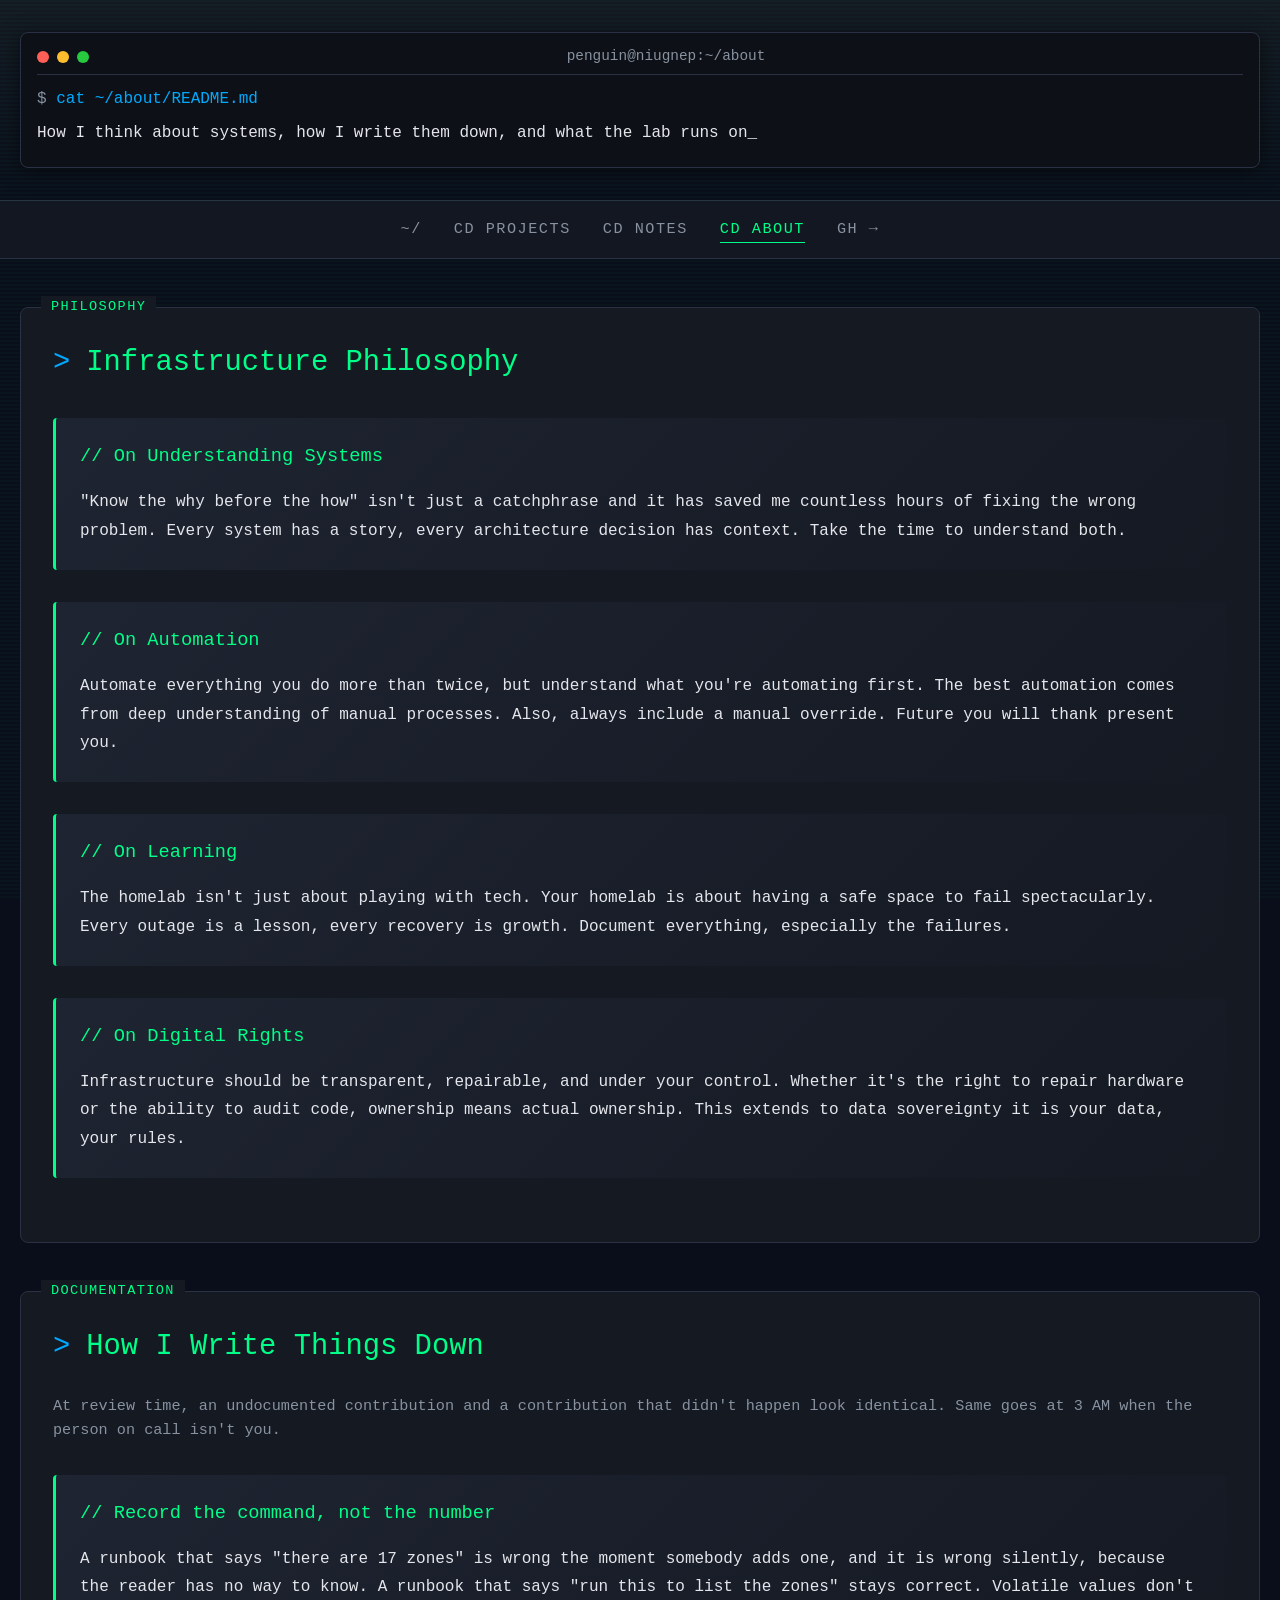
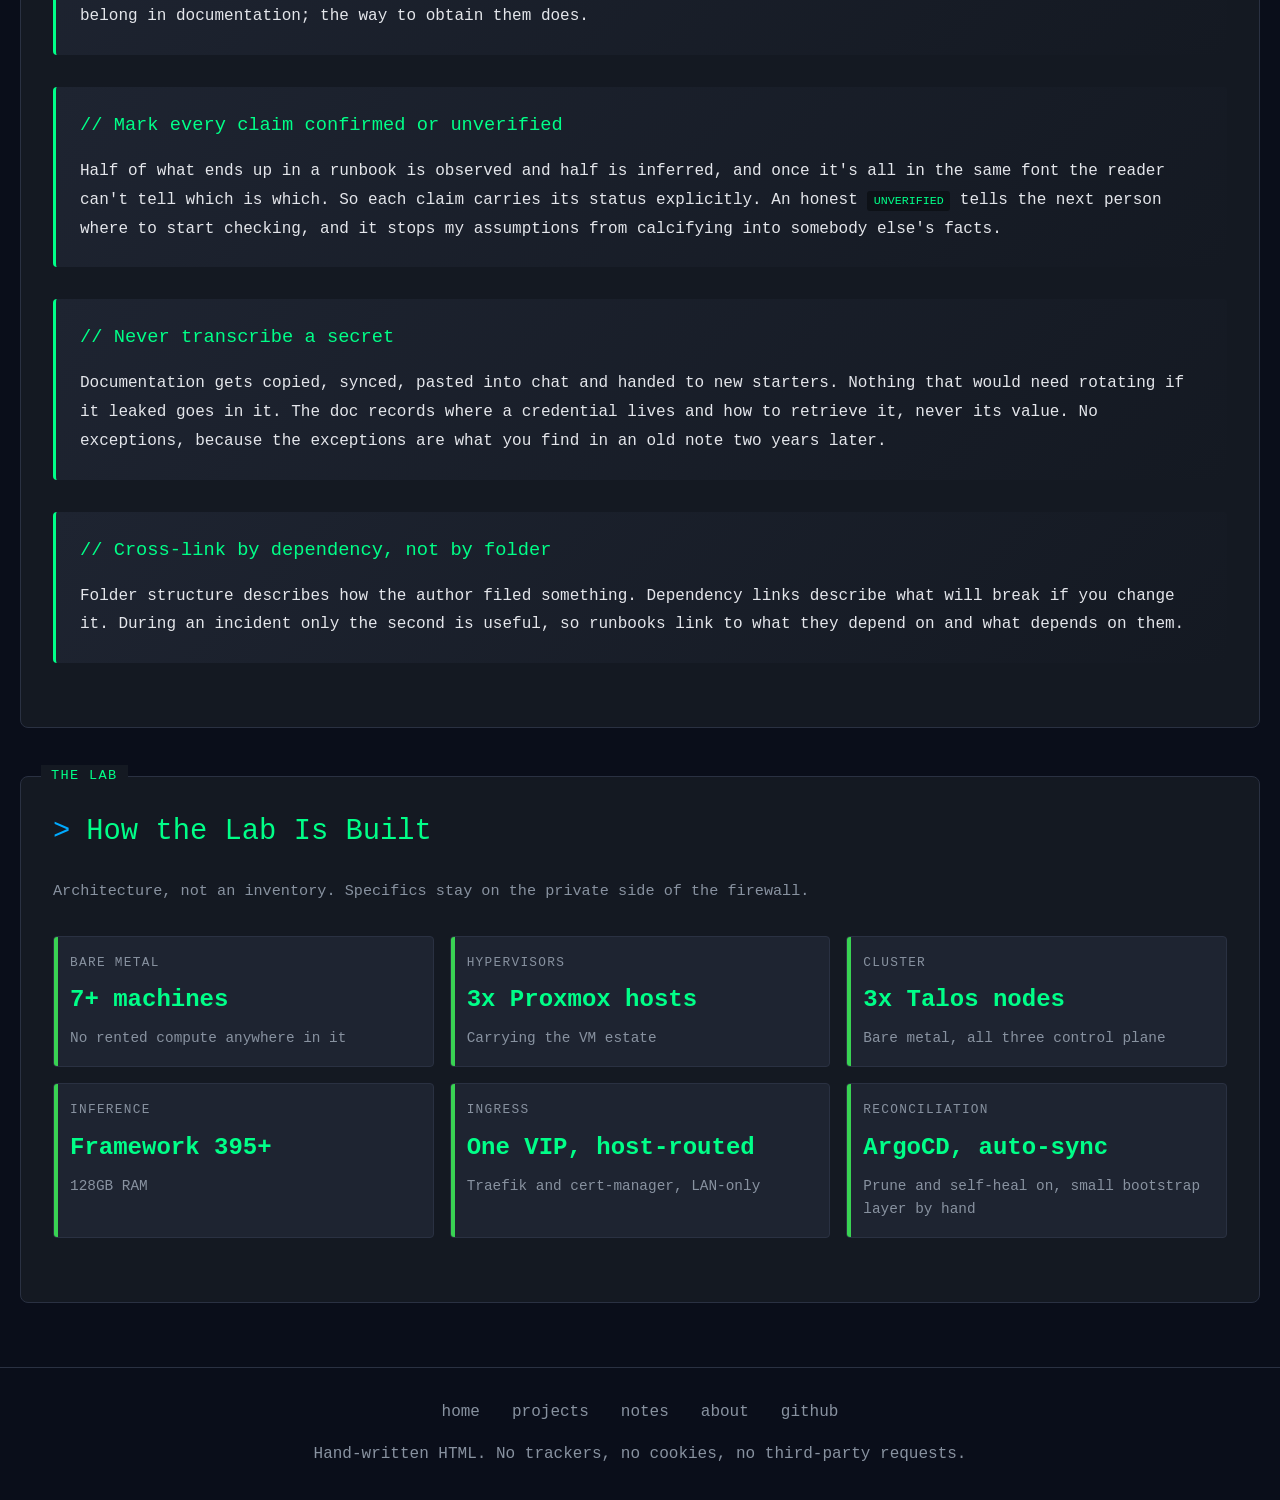
==== about.html @ 183f0e5f "always commit too early" ====
<!DOCTYPE html>
<html lang="en">
<head>
    <meta charset="UTF-8">
    <meta name="viewport" content="width=device-width, initial-scale=1.0">
    <meta name="robots" content="index, follow, noai, noimageai, max-snippet:-1, max-image-preview:large">
    <meta name="tdm-reservation" content="1">
    <title>About | niugnep.me</title>
    <meta name="description" content="Infrastructure philosophy, documentation conventions, and what the lab is actually built out of.">
    <meta property="og:type" content="website">
    <meta property="og:site_name" content="niugnep.me">
    <meta property="og:title" content="About | niugnep.me">
    <meta property="og:description" content="Infrastructure philosophy, documentation conventions, and what the lab is actually built out of.">
    <meta property="og:url" content="https://niugnep.me/about.html">
    <meta name="twitter:card" content="summary">
    <link rel="icon" href="data:image/svg+xml,%3Csvg%20xmlns='http://www.w3.org/2000/svg'%20viewBox='0%200%2032%2032'%3E%3Crect%20width='32'%20height='32'%20rx='6'%20fill='%230a0e1a'/%3E%3Ctext%20x='16'%20y='23'%20font-family='monospace'%20font-size='18'%20fill='%2300ff88'%20text-anchor='middle'%3E%3E_%3C/text%3E%3C/svg%3E">
    <link rel="stylesheet" href="/style.css">
</head>
<body>
    <div class="matrix-bg"></div>

    <header>
        <div class="container">
            <div class="terminal-header compact">
                <div class="terminal-bar">
                    <div class="terminal-dots">
                        <span class="dot red"></span>
                        <span class="dot yellow"></span>
                        <span class="dot green"></span>
                    </div>
                    <div class="terminal-title">penguin@niugnep:~/about</div>
                </div>
                <div class="terminal-content">
                    <div>
                        <span class="prompt">$</span>
                        <span class="command"> cat ~/about/README.md</span>
                    </div>
                    <div class="output">How I think about systems, how I write them down, and what the lab runs on<span class="blink">_</span></div>
                </div>
            </div>
        </div>
    </header>

    <nav>
        <div class="container">
            <ul>
                <li><a href="/">~/</a></li>
                <li><a href="/projects.html">cd projects</a></li>
                <li><a href="/notes.html">cd notes</a></li>
                <li><a href="/about.html" aria-current="page">cd about</a></li>
                <li><a href="https://github.com/niugnepenguin" target="_blank" rel="noopener">gh →</a></li>
            </ul>
        </div>
    </nav>

    <div class="container">
        <section id="philosophy" class="content-section" data-section="Philosophy">
            <h2>Infrastructure Philosophy</h2>

            <div class="philosophy-block">
                <h3>// On Understanding Systems</h3>
                <p>"Know the why before the how" isn't just a catchphrase and it has saved me countless hours of fixing the wrong problem. Every system has a story, every architecture decision has context. Take the time to understand both.</p>
            </div>

            <div class="philosophy-block">
                <h3>// On Automation</h3>
                <p>Automate everything you do more than twice, but understand what you're automating first. The best automation comes from deep understanding of manual processes. Also, always include a manual override. Future you will thank present you.</p>
            </div>

            <div class="philosophy-block">
                <h3>// On Learning</h3>
                <p>The homelab isn't just about playing with tech. Your homelab is about having a safe space to fail spectacularly. Every outage is a lesson, every recovery is growth. Document everything, especially the failures.</p>
            </div>

            <div class="philosophy-block">
                <h3>// On Digital Rights</h3>
                <p>Infrastructure should be transparent, repairable, and under your control. Whether it's the right to repair hardware or the ability to audit code, ownership means actual ownership. This extends to data sovereignty it is your data, your rules.</p>
            </div>
        </section>

        <section id="documentation" class="content-section" data-section="Documentation">
            <h2>How I Write Things Down</h2>
            <p class="section-intro">At review time, an undocumented contribution and a contribution that didn't happen look identical. Same goes at 3 AM when the person on call isn't you.</p>

            <div class="philosophy-block">
                <h3>// Record the command, not the number</h3>
                <p>A runbook that says "there are 17 zones" is wrong the moment somebody adds one, and it is wrong silently, because the reader has no way to know. A runbook that says "run this to list the zones" stays correct. Volatile values don't belong in documentation; the way to obtain them does.</p>
            </div>

            <div class="philosophy-block">
                <h3>// Mark every claim confirmed or unverified</h3>
                <p>Half of what ends up in a runbook is observed and half is inferred, and once it's all in the same font the reader can't tell which is which. So each claim carries its status explicitly. An honest <code>UNVERIFIED</code> tells the next person where to start checking, and it stops my assumptions from calcifying into somebody else's facts.</p>
            </div>

            <div class="philosophy-block">
                <h3>// Never transcribe a secret</h3>
                <p>Documentation gets copied, synced, pasted into chat and handed to new starters. Nothing that would need rotating if it leaked goes in it. The doc records where a credential lives and how to retrieve it, never its value. No exceptions, because the exceptions are what you find in an old note two years later.</p>
            </div>

            <div class="philosophy-block">
                <h3>// Cross-link by dependency, not by folder</h3>
                <p>Folder structure describes how the author filed something. Dependency links describe what will break if you change it. During an incident only the second is useful, so runbooks link to what they depend on and what depends on them.</p>
            </div>
        </section>

        <section id="uses" class="content-section" data-section="The Lab">
            <h2>How the Lab Is Built</h2>
            <p class="section-intro">Architecture, not an inventory. Specifics stay on the private side of the firewall.</p>

            <div class="status-grid">
                <div class="status-card">
                    <div class="status-label">Bare Metal</div>
                    <div class="status-value">7+ machines</div>
                    <div class="status-detail">No rented compute anywhere in it</div>
                </div>

                <div class="status-card">
                    <div class="status-label">Hypervisors</div>
                    <div class="status-value">3x Proxmox hosts</div>
                    <div class="status-detail">Carrying the VM estate</div>
                </div>

                <div class="status-card">
                    <div class="status-label">Cluster</div>
                    <div class="status-value">3x Talos nodes</div>
                    <div class="status-detail">Bare metal, all three control plane</div>
                </div>

                <div class="status-card">
                    <div class="status-label">Inference</div>
                    <div class="status-value">Framework 395+</div>
                    <div class="status-detail">128GB RAM</div>
                </div>

                <div class="status-card">
                    <div class="status-label">Ingress</div>
                    <div class="status-value">One VIP, host-routed</div>
                    <div class="status-detail">Traefik and cert-manager, LAN-only</div>
                </div>

                <div class="status-card">
                    <div class="status-label">Reconciliation</div>
                    <div class="status-value">ArgoCD, auto-sync</div>
                    <div class="status-detail">Prune and self-heal on, small bootstrap layer by hand</div>
                </div>
            </div>
        </section>

    </div>

    <footer>
        <div class="container">
            <div class="footer-links">
                <a href="/">home</a>
                <a href="/projects.html">projects</a>
                <a href="/notes.html">notes</a>
                <a href="/about.html">about</a>
                <a href="https://github.com/niugnepenguin" target="_blank" rel="noopener">github</a>
            </div>
            <div>Hand-written HTML. No trackers, no cookies, no third-party requests.</div>
        </div>
    </footer>
</body>
</html>
---- style.css ----
:root {
    --bg-dark: #0a0e1a;
    --bg-medium: #141922;
    --bg-light: #1e2431;
    --accent-primary: #00ff88;
    --accent-secondary: #00aaff;
    --accent-warm: #ff6b35;
    --text-primary: #e4e6eb;
    --text-secondary: #8892a0;
    --border-color: #2a3142;
    --code-bg: #0d1117;
    --success: #39d353;
    --warning: #ffa500;
}

* {
    margin: 0;
    padding: 0;
    box-sizing: border-box;
}

body {
    font-family: 'Courier New', 'SF Mono', 'Monaco', monospace;
    background: var(--bg-dark);
    color: var(--text-primary);
    line-height: 1.6;
    overflow-x: hidden;
}

/* Matrix-style background animation */
.matrix-bg {
    position: fixed;
    top: 0;
    left: 0;
    width: 100%;
    height: 100%;
    pointer-events: none;
    opacity: 0.03;
    z-index: 0;
    background-image: 
        repeating-linear-gradient(
            0deg,
            transparent,
            transparent 2px,
            var(--accent-primary) 2px,
            var(--accent-primary) 4px
        );
    animation: matrix-scroll 20s linear infinite;
}

@keyframes matrix-scroll {
    0% { transform: translateY(0); }
    100% { transform: translateY(100px); }
}

.container {
    max-width: 1400px;
    margin: 0 auto;
    padding: 0 20px;
    position: relative;
    z-index: 1;
}

/* Terminal-style header */
header {
    padding: 2rem 0;
    border-bottom: 1px solid var(--border-color);
    background: linear-gradient(180deg, var(--bg-medium) 0%, var(--bg-dark) 100%);
}

.terminal-header {
    background: var(--code-bg);
    border: 1px solid var(--border-color);
    border-radius: 8px;
    padding: 1rem;
    font-family: 'Courier New', monospace;
    box-shadow: 0 4px 20px rgba(0, 0, 0, 0.5);
}

.terminal-bar {
    display: flex;
    align-items: center;
    margin-bottom: 1rem;
    padding-bottom: 0.5rem;
    border-bottom: 1px solid var(--border-color);
}

.terminal-dots {
    display: flex;
    gap: 8px;
}

.dot {
    width: 12px;
    height: 12px;
    border-radius: 50%;
}

.dot.red { background: #ff5f56; }
.dot.yellow { background: #ffbd2e; }
.dot.green { background: #27c93f; }

.terminal-title {
    flex: 1;
    text-align: center;
    color: var(--text-secondary);
    font-size: 0.9rem;
}

.terminal-content {
    color: var(--accent-primary);
}

.prompt {
    color: var(--text-secondary);
}

.command {
    color: var(--accent-secondary);
}

.output {
    color: var(--text-primary);
    margin: 0.5rem 0;
}

.ascii-art {
    color: var(--accent-primary);
    font-size: 0.8rem;
    line-height: 1.2;
    margin: 1rem 0;
    white-space: pre;
}

/* Navigation */
nav {
    background: var(--bg-medium);
    padding: 1rem 0;
    position: sticky;
    top: 0;
    z-index: 100;
    border-bottom: 1px solid var(--border-color);
    backdrop-filter: blur(10px);
    background: rgba(20, 25, 34, 0.95);
}

nav ul {
    display: flex;
    list-style: none;
    gap: 2rem;
    justify-content: center;
    flex-wrap: wrap;
}

nav a {
    color: var(--text-secondary);
    text-decoration: none;
    transition: color 0.3s;
    position: relative;
    font-size: 0.95rem;
    text-transform: uppercase;
    letter-spacing: 0.1em;
}

nav a:hover {
    color: var(--accent-primary);
}

nav a::after {
    content: '';
    position: absolute;
    bottom: -5px;
    left: 0;
    width: 0;
    height: 1px;
    background: var(--accent-primary);
    transition: width 0.3s;
}

nav a:hover::after {
    width: 100%;
}

/* Main content sections */
.content-section {
    margin: 3rem 0;
    padding: 2rem;
    background: var(--bg-medium);
    border: 1px solid var(--border-color);
    border-radius: 8px;
    position: relative;
}

.content-section::before {
    content: attr(data-section);
    position: absolute;
    top: -12px;
    left: 20px;
    background: var(--bg-medium);
    padding: 0 10px;
    color: var(--accent-primary);
    font-size: 0.85rem;
    text-transform: uppercase;
    letter-spacing: 0.1em;
}

h2 {
    color: var(--accent-primary);
    font-size: 1.8rem;
    margin-bottom: 1.5rem;
    font-weight: normal;
    display: flex;
    align-items: center;
    gap: 1rem;
}

h2::before {
    content: '>';
    color: var(--accent-secondary);
}

/* Status Dashboard */
.status-grid {
    display: grid;
    grid-template-columns: repeat(auto-fit, minmax(min(300px, 100%), 1fr));
    gap: 1rem;
    margin: 2rem 0;
}

.status-card {
    background: var(--bg-light);
    border: 1px solid var(--border-color);
    border-radius: 4px;
    padding: 1rem;
    position: relative;
    overflow: hidden;
}

.status-card::before {
    content: '';
    position: absolute;
    top: 0;
    left: 0;
    width: 4px;
    height: 100%;
    background: var(--success);
}

.status-card.learning::before {
    background: var(--warning);
}

.status-card.planned::before {
    background: var(--accent-secondary);
}

.status-label {
    font-size: 0.8rem;
    color: var(--text-secondary);
    text-transform: uppercase;
    letter-spacing: 0.1em;
}

.status-value {
    font-size: 1.5rem;
    color: var(--accent-primary);
    margin: 0.5rem 0;
    font-weight: bold;
    overflow-wrap: break-word;
}

.status-detail {
    font-size: 0.9rem;
    color: var(--text-secondary);
}

/* Project logs */
.project-log {
    background: var(--code-bg);
    border: 1px solid var(--border-color);
    border-radius: 4px;
    padding: 1.5rem;
    margin-bottom: 1.5rem;
    position: relative;
}

.project-header {
    display: flex;
    justify-content: space-between;
    align-items: flex-start;
    margin-bottom: 1rem;
}

.project-title {
    color: var(--accent-secondary);
    font-size: 1.3rem;
    font-weight: normal;
}

.project-meta {
    display: flex;
    gap: 1rem;
    flex-wrap: wrap;
}

.meta-tag {
    background: var(--bg-light);
    border: 1px solid var(--border-color);
    padding: 0.25rem 0.75rem;
    border-radius: 4px;
    font-size: 0.8rem;
    color: var(--text-secondary);
}

.meta-tag.active {
    border-color: var(--success);
    color: var(--success);
}

.meta-tag.wip {
    border-color: var(--warning);
    color: var(--warning);
}

.project-description {
    color: var(--text-primary);
    margin-bottom: 1rem;
    line-height: 1.8;
}

.project-details {
    display: grid;
    grid-template-columns: repeat(auto-fit, minmax(min(250px, 100%), 1fr));
    gap: 1rem;
    margin-top: 1rem;
    padding-top: 1rem;
    border-top: 1px solid var(--border-color);
}

.detail-block {
    background: var(--bg-medium);
    padding: 0.75rem;
    border-radius: 4px;
}

.detail-label {
    color: var(--text-secondary);
    font-size: 0.8rem;
    text-transform: uppercase;
    margin-bottom: 0.25rem;
}

.detail-value {
    color: var(--accent-primary);
}

/* Tech stack visualization */
.tech-stack {
    display: flex;
    flex-wrap: wrap;
    gap: 0.5rem;
    margin: 1rem 0;
}

.tech-badge {
    background: transparent;
    border: 1px solid var(--accent-primary);
    color: var(--accent-primary);
    padding: 0.25rem 0.75rem;
    border-radius: 4px;
    font-size: 0.85rem;
    transition: all 0.3s;
}

.tech-badge:hover {
    background: var(--accent-primary);
    color: var(--bg-dark);
    transform: translateY(-2px);
}

/* About/Philosophy section */
.philosophy-block {
    background: linear-gradient(135deg, var(--bg-light), var(--bg-medium));
    border-left: 3px solid var(--accent-primary);
    padding: 1.5rem;
    margin: 2rem 0;
    border-radius: 4px;
}

.philosophy-block h3 {
    color: var(--accent-primary);
    margin-bottom: 1rem;
    font-weight: normal;
}

.philosophy-block p {
    color: var(--text-primary);
    line-height: 1.8;
}

/* Contact section */
.contact-grid {
    display: grid;
    grid-template-columns: repeat(auto-fit, minmax(min(300px, 100%), 1fr));
    gap: 1.5rem;
    margin-top: 2rem;
}

.contact-method {
    background: var(--bg-light);
    border: 1px solid var(--border-color);
    padding: 1.5rem;
    border-radius: 4px;
    transition: border-color 0.3s;
}

.contact-method:hover {
    border-color: var(--accent-primary);
}

.contact-label {
    color: var(--text-secondary);
    font-size: 0.9rem;
    margin-bottom: 0.5rem;
}

.contact-value {
    color: var(--accent-secondary);
    font-size: 1.1rem;
    word-break: break-all;
}

.contact-value a {
    color: inherit;
    text-decoration: none;
}

.contact-value a:hover {
    color: var(--accent-primary);
}

/* Lab notes / Blog style entries */
.lab-note {
    background: var(--bg-light);
    border: 1px solid var(--border-color);
    padding: 1.5rem;
    margin-bottom: 1.5rem;
    border-radius: 4px;
}

.note-date {
    color: var(--text-secondary);
    font-size: 0.85rem;
    margin-bottom: 0.5rem;
}

.note-title {
    color: var(--accent-secondary);
    font-size: 1.2rem;
    margin-bottom: 1rem;
}

.note-content {
    color: var(--text-primary);
    line-height: 1.8;
}

/* Footer */
footer {
    margin-top: 4rem;
    padding: 2rem 0;
    border-top: 1px solid var(--border-color);
    text-align: center;
    color: var(--text-secondary);
}

.footer-links {
    display: flex;
    justify-content: center;
    gap: 2rem;
    margin-bottom: 1rem;
}

.footer-links a {
    color: var(--text-secondary);
    text-decoration: none;
    transition: color 0.3s;
}

.footer-links a:hover {
    color: var(--accent-primary);
}

/* Responsive */
@media (max-width: 768px) {
    .container {
        padding: 0 15px;
    }

    nav ul {
        gap: 1rem;
    }

    .content-section {
        padding: 1.5rem 1rem;
    }

    .ascii-art {
        font-size: 0.6rem;
    }
}

/* Utility classes */
.blink {
    animation: blink 1s infinite;
}

@keyframes blink {
    0%, 50% { opacity: 1; }
    51%, 100% { opacity: 0; }
}

code {
    background: var(--code-bg);
    color: var(--accent-primary);
    padding: 0.2rem 0.4rem;
    border-radius: 3px;
    font-size: 0.9em;
}

/* ==========================================================================
   Multi-page additions
   ========================================================================== */

/* Current page marker in nav */
nav a[aria-current="page"] {
    color: var(--accent-primary);
}

nav a[aria-current="page"]::after {
    width: 100%;
}

/* Compact terminal header for interior pages */
.terminal-header.compact {
    padding: 0.75rem 1rem;
}

.terminal-header.compact .terminal-bar {
    margin-bottom: 0.75rem;
    padding-bottom: 0.4rem;
}

/* Selected work — landing page highlights */
.highlight-grid {
    display: grid;
    grid-template-columns: repeat(auto-fit, minmax(min(300px, 100%), 1fr));
    gap: 1rem;
    margin: 2rem 0;
}

.highlight-card {
    display: block;
    background: var(--bg-light);
    border: 1px solid var(--border-color);
    border-radius: 4px;
    padding: 1.25rem;
    position: relative;
    overflow: hidden;
    text-decoration: none;
    color: inherit;
    transition: border-color 0.3s, transform 0.3s;
}

.highlight-card::before {
    content: '';
    position: absolute;
    top: 0;
    left: 0;
    width: 4px;
    height: 100%;
    background: var(--accent-secondary);
}

.highlight-card:hover {
    border-color: var(--accent-primary);
    transform: translateY(-2px);
}

.highlight-title {
    color: var(--accent-primary);
    font-size: 1.05rem;
    font-weight: normal;
    margin-bottom: 0.5rem;
}

.highlight-card p {
    color: var(--text-secondary);
    font-size: 0.9rem;
    line-height: 1.7;
    margin-bottom: 0.75rem;
}

.section-more {
    margin-top: 1.5rem;
    font-size: 0.9rem;
}

.section-more a {
    color: var(--accent-secondary);
    text-decoration: none;
    transition: color 0.3s;
}

.section-more a:hover {
    color: var(--accent-primary);
}

/* Tag filter — projects archive */
.tag-filter {
    display: flex;
    flex-wrap: wrap;
    align-items: center;
    gap: 0.5rem;
    margin: 0 0 2rem;
}

.tag-filter-label {
    color: var(--text-secondary);
    font-size: 0.85rem;
    margin-right: 0.25rem;
}

.tag-filter button {
    font-family: inherit;
    cursor: pointer;
    background: transparent;
    border: 1px solid var(--accent-primary);
    color: var(--accent-primary);
    padding: 0.25rem 0.75rem;
    border-radius: 4px;
    font-size: 0.85rem;
    transition: all 0.3s;
}

.tag-filter button:hover {
    background: var(--accent-primary);
    color: var(--bg-dark);
    transform: translateY(-2px);
}

.tag-filter button[aria-pressed="true"] {
    background: var(--accent-primary);
    color: var(--bg-dark);
}

.meta-tag.retired {
    border-color: var(--accent-warm);
    color: var(--accent-warm);
}

/* Sticky nav must not cover anchor targets on deep-link */
.content-section,
.project-log,
.lab-note {
    scroll-margin-top: 90px;
}

/* Filter hiding must win over any future display rule */
[hidden] {
    display: none !important;
}

/* Deep-dive expanders */
.project-deep {
    margin-top: 1.25rem;
    border-top: 1px solid var(--border-color);
    padding-top: 1rem;
}

.project-deep > summary {
    cursor: pointer;
    list-style: none;
    color: var(--accent-secondary);
    font-size: 0.9rem;
    transition: color 0.3s;
}

.project-deep > summary::-webkit-details-marker {
    display: none;
}

.project-deep > summary::before {
    content: '>';
    color: var(--accent-primary);
    margin-right: 0.6rem;
    display: inline-block;
    transition: transform 0.3s;
}

.project-deep[open] > summary::before {
    transform: rotate(90deg);
}

.project-deep > summary:hover {
    color: var(--accent-primary);
}

.deep-body {
    background: var(--code-bg);
    border: 1px solid var(--border-color);
    border-radius: 4px;
    padding: 1rem 1.25rem;
    margin-top: 1rem;
}

.deep-body p {
    color: var(--text-secondary);
    line-height: 1.8;
    margin-bottom: 0.85rem;
}

.deep-body p:last-child {
    margin-bottom: 0;
}

.deep-body strong {
    color: var(--text-primary);
    font-weight: normal;
}

.deep-body ul {
    margin: 0 0 0.85rem 1.25rem;
    color: var(--text-secondary);
    line-height: 1.8;
}

.deep-body li {
    margin-bottom: 0.4rem;
}

.deep-body li:last-child {
    margin-bottom: 0;
}

/* Intro line under a section heading */
.section-intro {
    color: var(--text-secondary);
    font-size: 0.95rem;
    margin-bottom: 2rem;
}

/* Respect reduced-motion preferences */
@media (prefers-reduced-motion: reduce) {
    .matrix-bg,
    .blink {
        animation: none;
    }

    *,
    *::before,
    *::after {
        transition-duration: 0.01ms !important;
    }
}
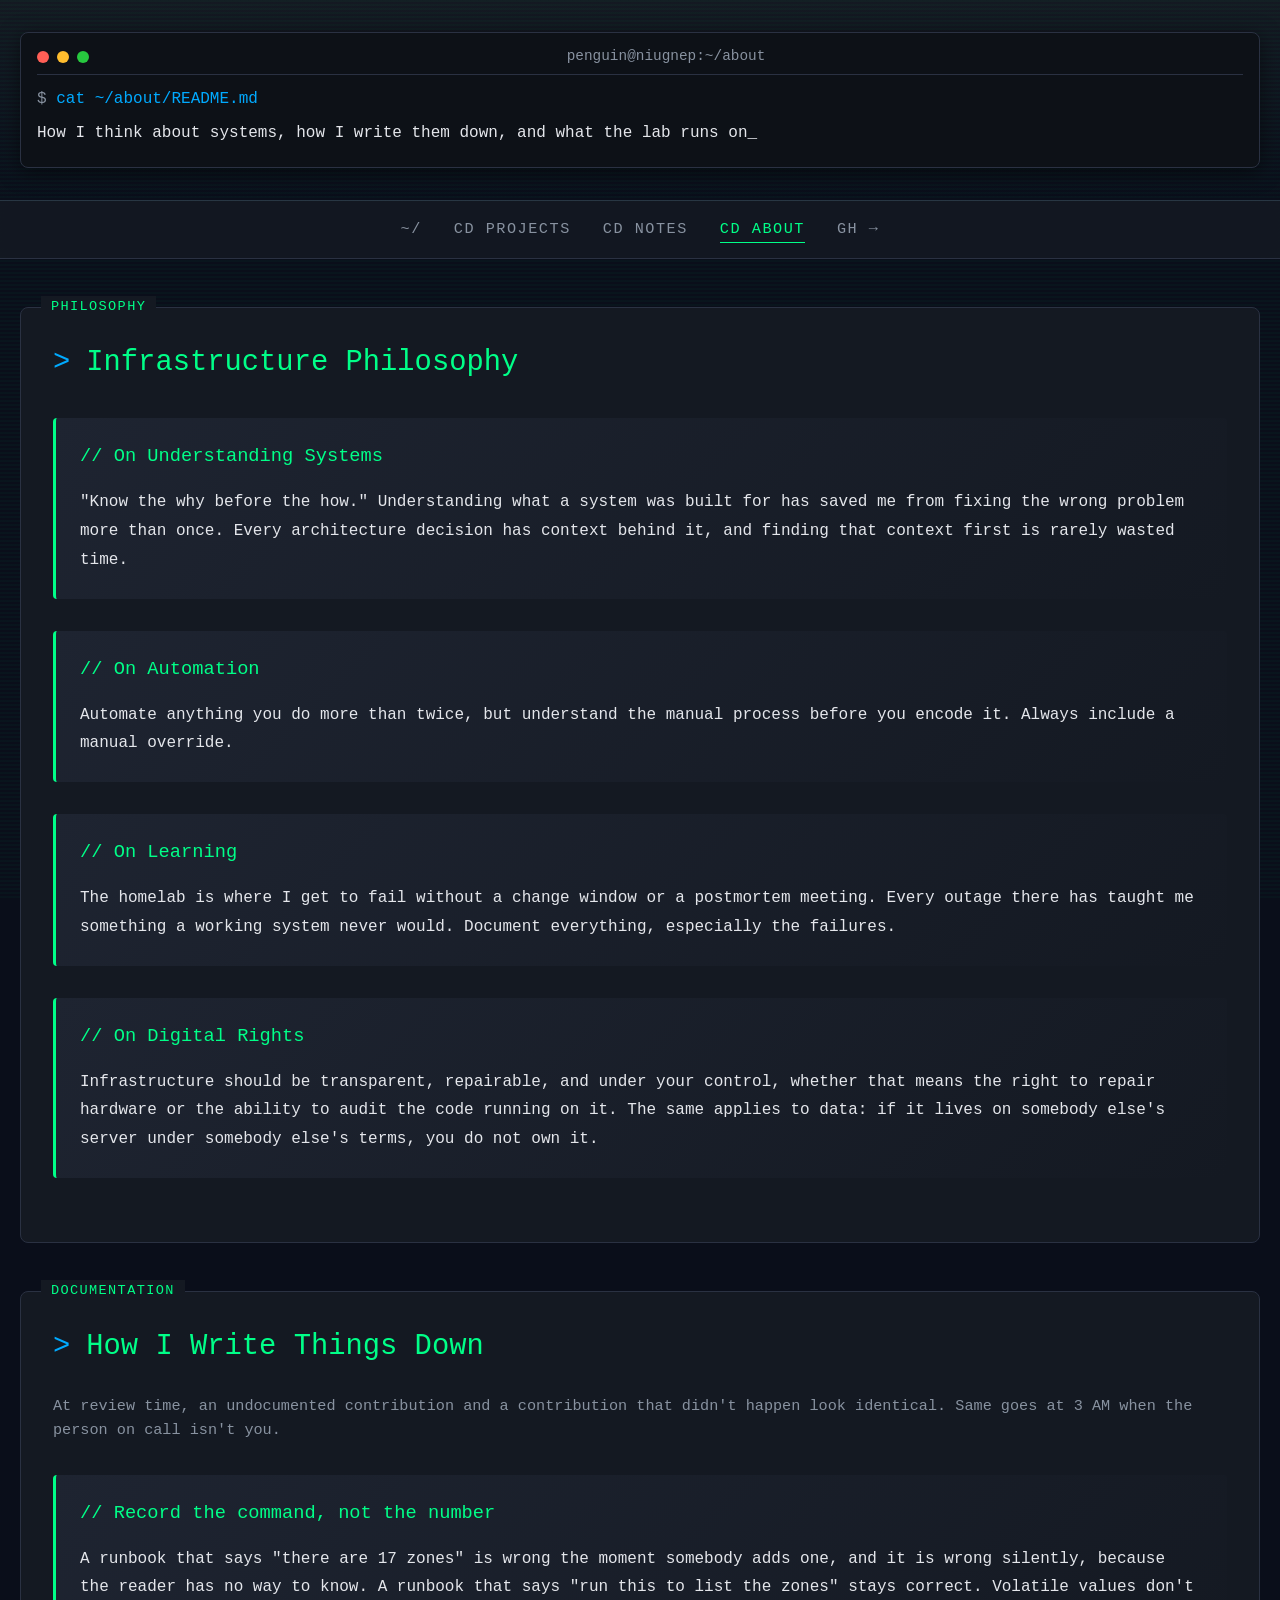
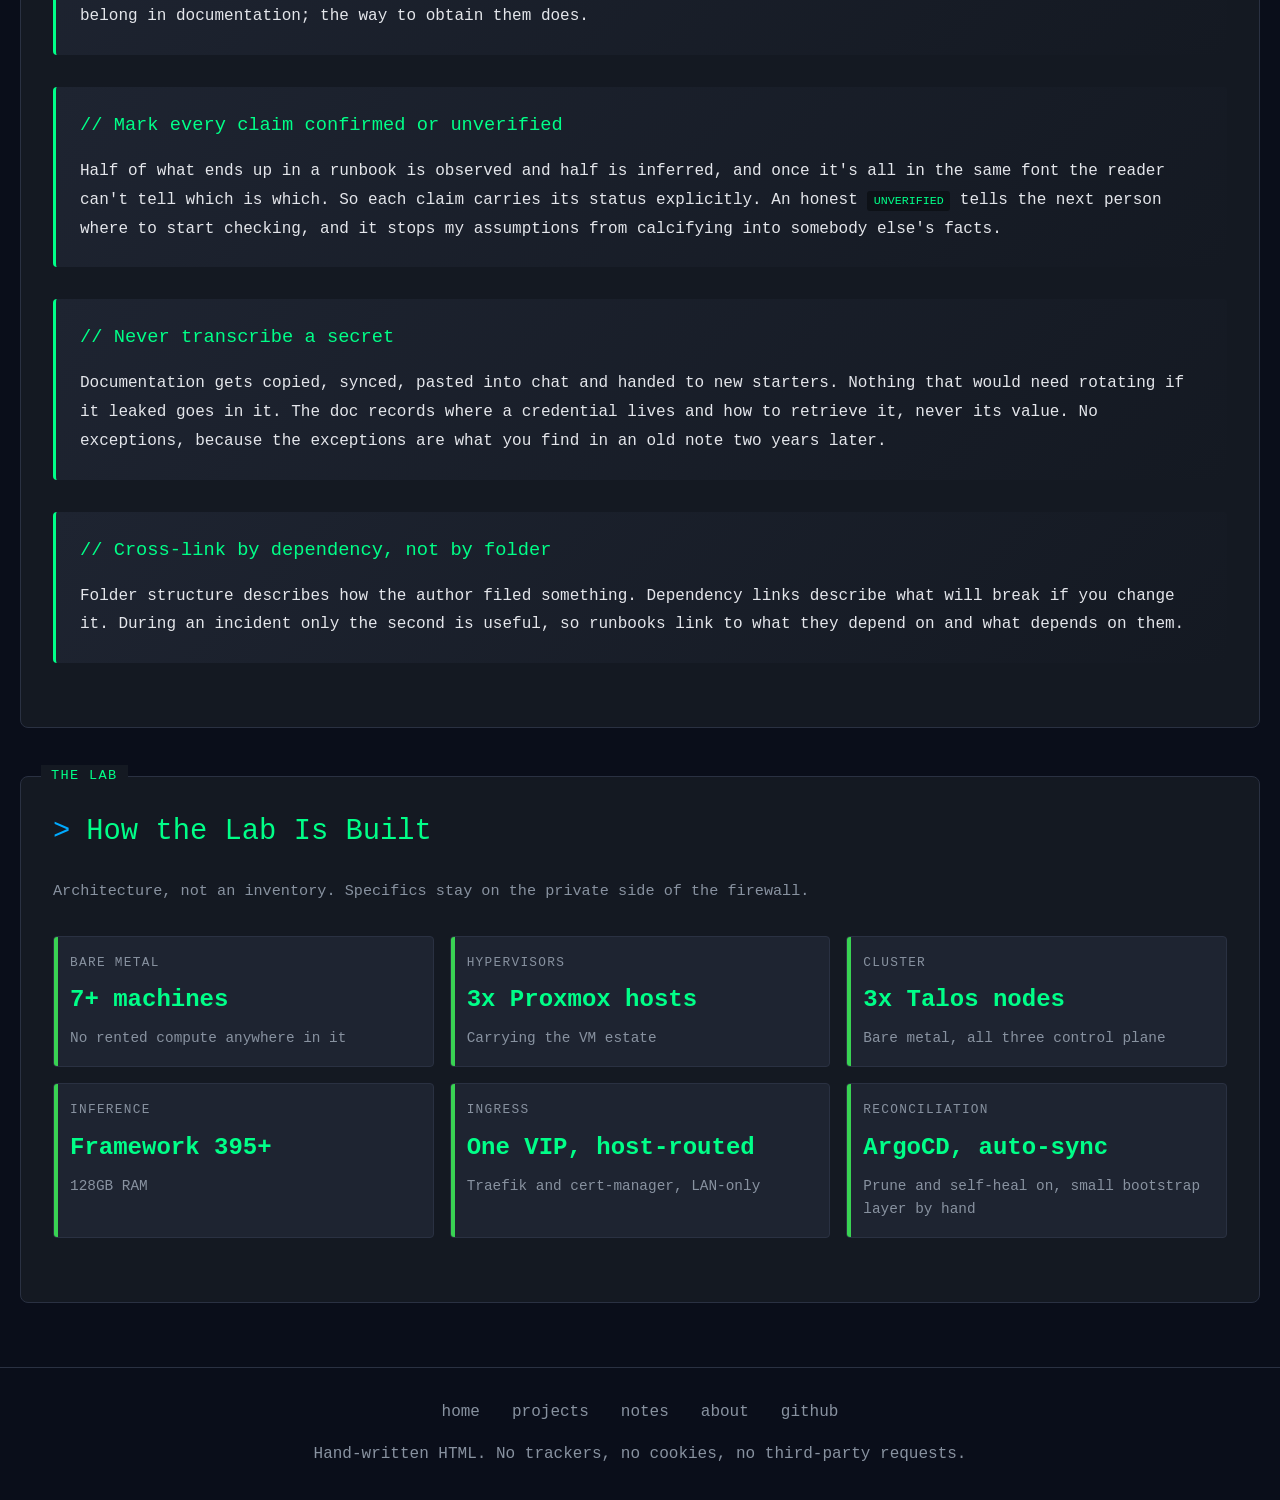
==== commit 2c26ddc5: "Tighten prose across all pages Cut filler and repetition from index, about, notes and projects. Note" ====
--- a/about.html
+++ b/about.html
@@ -2,6 +2,7 @@
 <html lang="en">
 <head>
     <meta charset="UTF-8">
+    <meta http-equiv="Content-Security-Policy" content="default-src 'none'; script-src 'self'; style-src 'self'; img-src 'self' data:; base-uri 'none'; form-action 'none'">
     <meta name="viewport" content="width=device-width, initial-scale=1.0">
     <meta name="robots" content="index, follow, noai, noimageai, max-snippet:-1, max-image-preview:large">
     <meta name="tdm-reservation" content="1">
@@ -59,22 +60,22 @@
 
             <div class="philosophy-block">
                 <h3>// On Understanding Systems</h3>
-                <p>"Know the why before the how" isn't just a catchphrase and it has saved me countless hours of fixing the wrong problem. Every system has a story, every architecture decision has context. Take the time to understand both.</p>
+                <p>"Know the why before the how." Understanding what a system was built for has saved me from fixing the wrong problem more than once. Every architecture decision has context behind it, and finding that context first is rarely wasted time.</p>
             </div>
 
             <div class="philosophy-block">
                 <h3>// On Automation</h3>
-                <p>Automate everything you do more than twice, but understand what you're automating first. The best automation comes from deep understanding of manual processes. Also, always include a manual override. Future you will thank present you.</p>
+                <p>Automate anything you do more than twice, but understand the manual process before you encode it. Always include a manual override.</p>
             </div>
 
             <div class="philosophy-block">
                 <h3>// On Learning</h3>
-                <p>The homelab isn't just about playing with tech. Your homelab is about having a safe space to fail spectacularly. Every outage is a lesson, every recovery is growth. Document everything, especially the failures.</p>
+                <p>The homelab is where I get to fail without a change window or a postmortem meeting. Every outage there has taught me something a working system never would. Document everything, especially the failures.</p>
             </div>
 
             <div class="philosophy-block">
                 <h3>// On Digital Rights</h3>
-                <p>Infrastructure should be transparent, repairable, and under your control. Whether it's the right to repair hardware or the ability to audit code, ownership means actual ownership. This extends to data sovereignty it is your data, your rules.</p>
+                <p>Infrastructure should be transparent, repairable, and under your control, whether that means the right to repair hardware or the ability to audit the code running on it. The same applies to data: if it lives on somebody else's server under somebody else's terms, you do not own it.</p>
             </div>
         </section>
 
--- a/style.css
+++ b/style.css
@@ -465,6 +465,21 @@
     line-height: 1.8;
 }
 
+.note-link {
+    margin-top: 1rem;
+    font-size: 0.9rem;
+}
+
+.note-link a {
+    color: var(--accent-secondary);
+    text-decoration: none;
+    transition: color 0.3s;
+}
+
+.note-link a:hover {
+    color: var(--accent-primary);
+}
+
 /* Footer */
 footer {
     margin-top: 4rem;
@@ -763,3 +778,7 @@
         transition-duration: 0.01ms !important;
     }
 }
+
+.output-ok {
+    color: var(--success);
+}
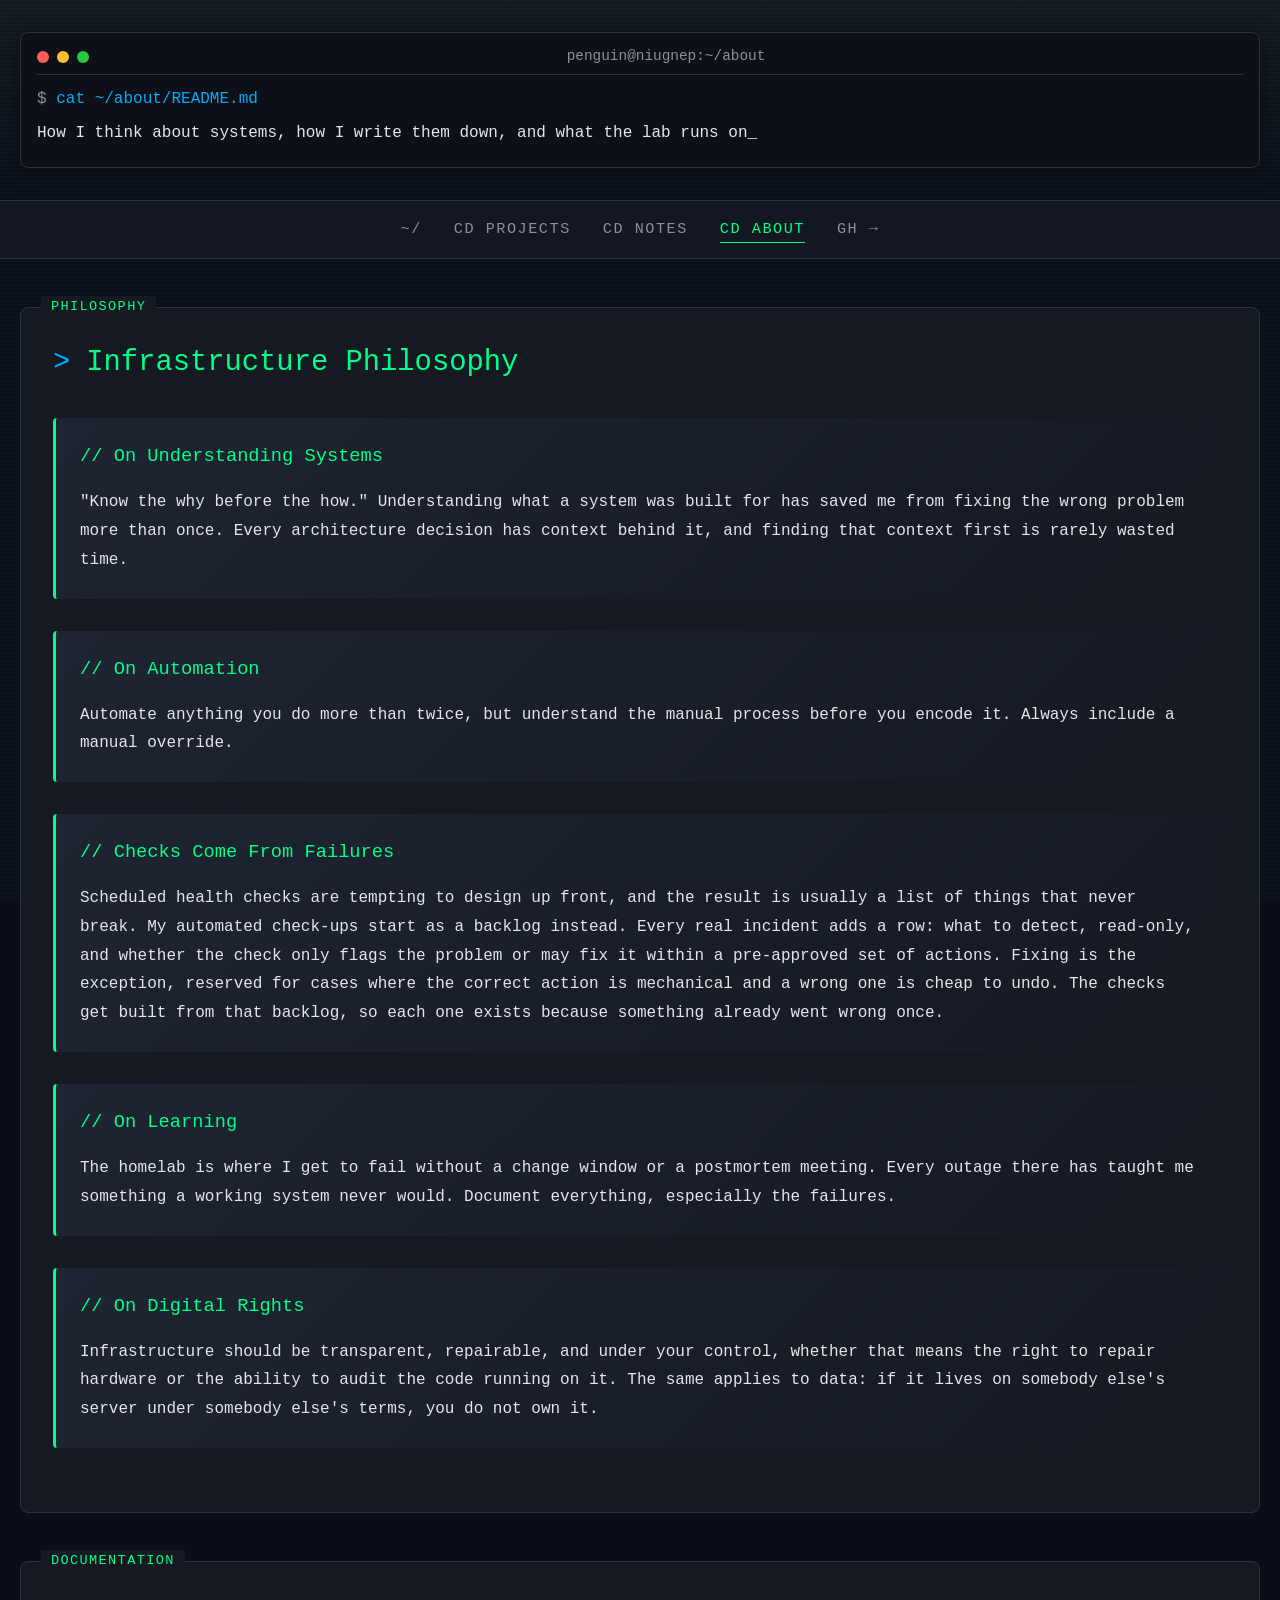
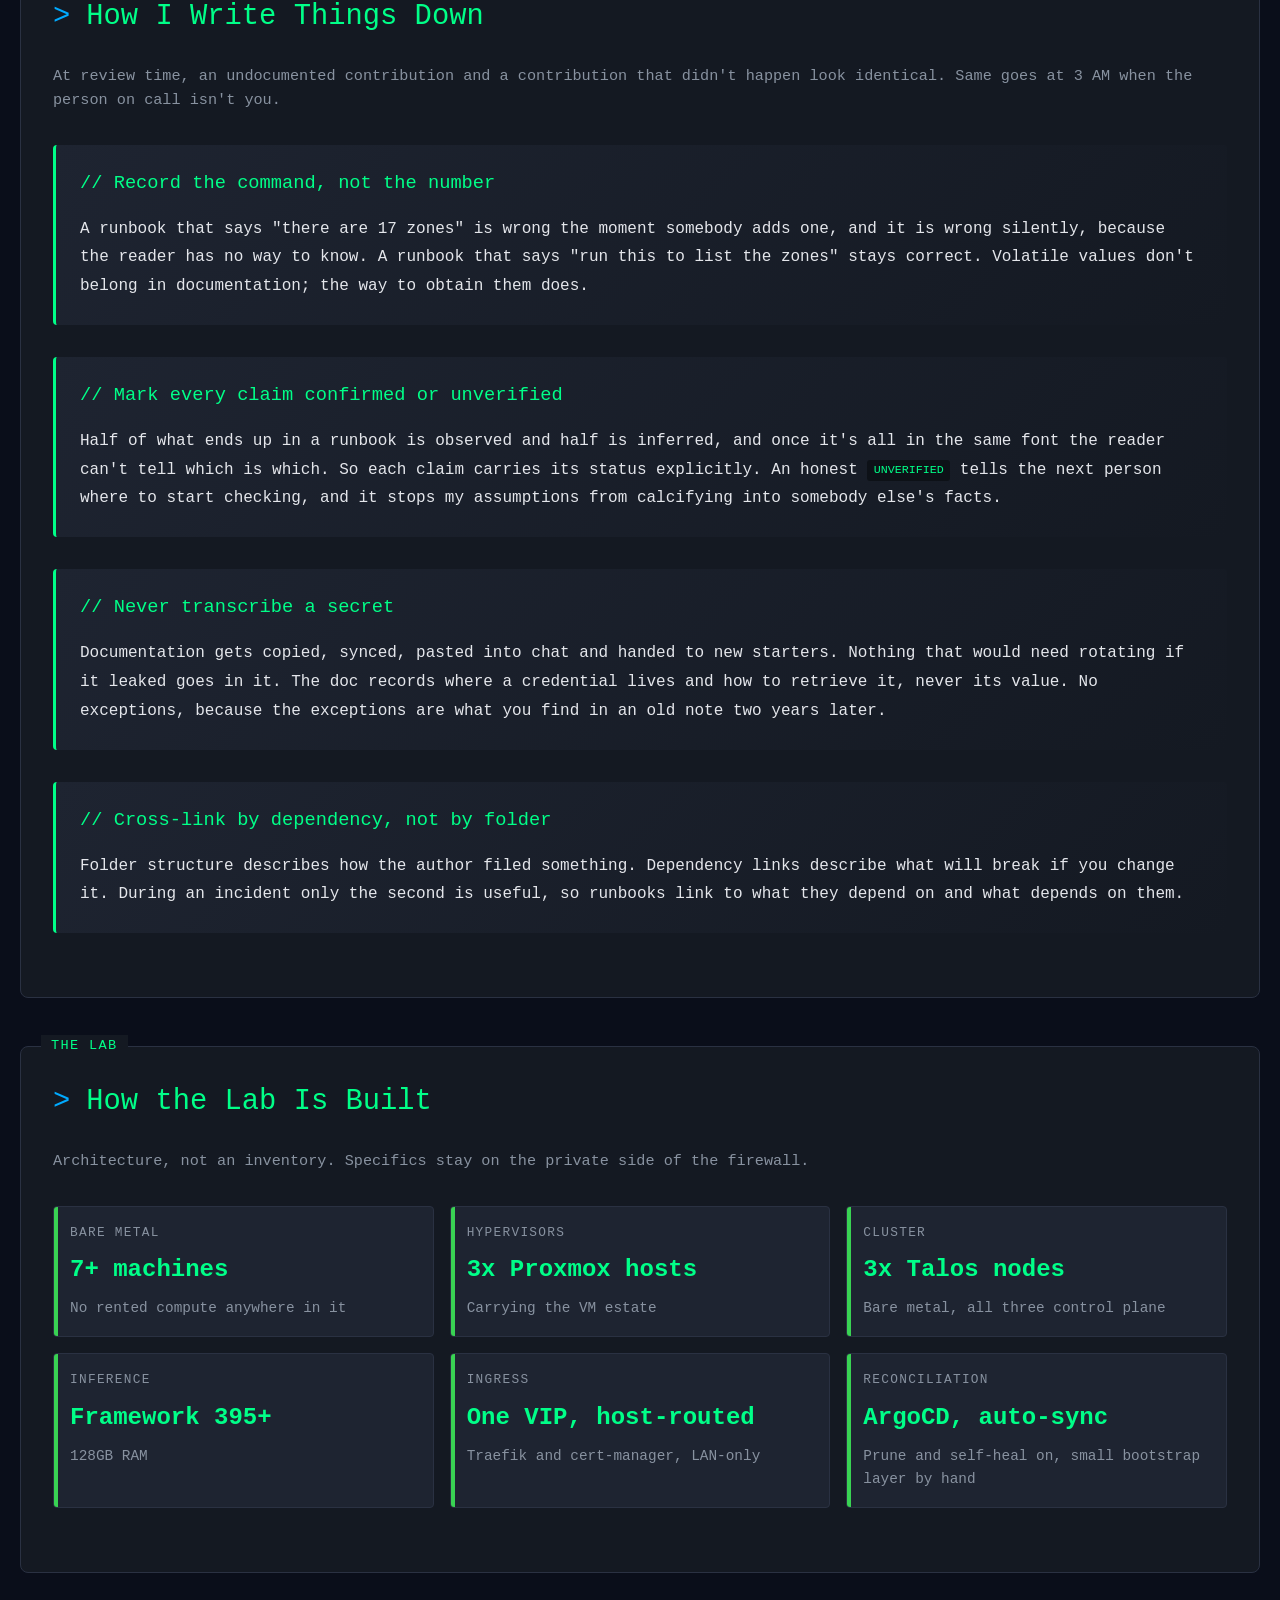
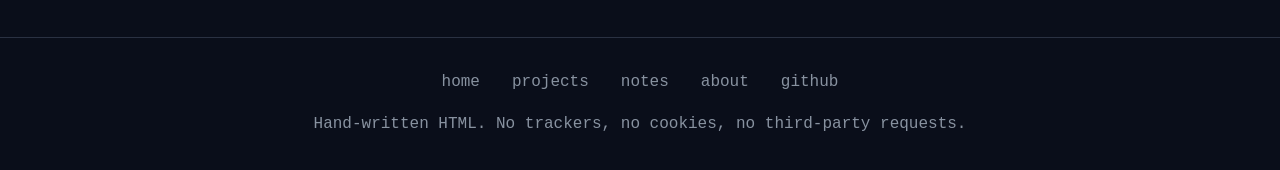
==== commit 87bf36fe: "Update role stats; add observability, subtitle pipeline, lab notes Current Role 400 users / 13 LEO. " ====
--- a/about.html
+++ b/about.html
@@ -66,6 +66,11 @@
             <div class="philosophy-block">
                 <h3>// On Automation</h3>
                 <p>Automate anything you do more than twice, but understand the manual process before you encode it. Always include a manual override.</p>
+            </div>
+
+            <div class="philosophy-block">
+                <h3>// Checks Come From Failures</h3>
+                <p>Scheduled health checks are tempting to design up front, and the result is usually a list of things that never break. My automated check-ups start as a backlog instead. Every real incident adds a row: what to detect, read-only, and whether the check only flags the problem or may fix it within a pre-approved set of actions. Fixing is the exception, reserved for cases where the correct action is mechanical and a wrong one is cheap to undo. The checks get built from that backlog, so each one exists because something already went wrong once.</p>
             </div>
 
             <div class="philosophy-block">
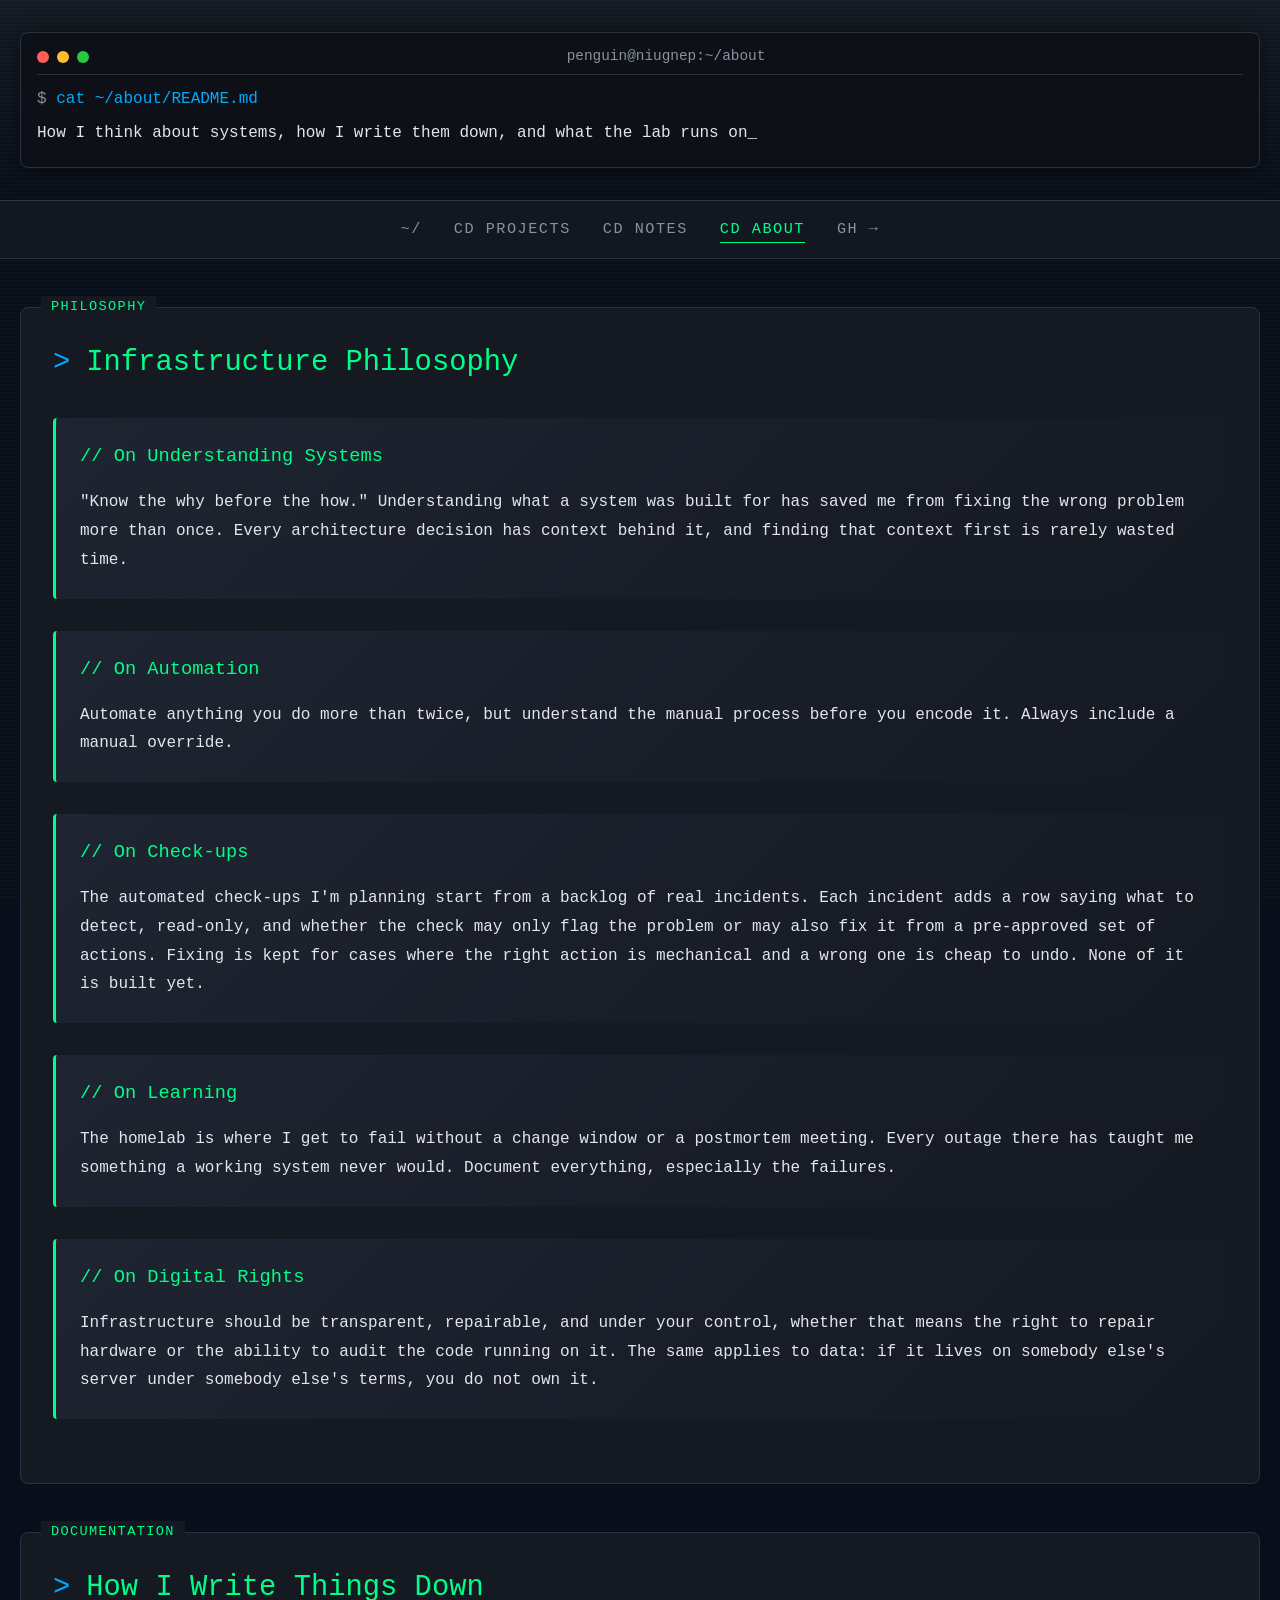
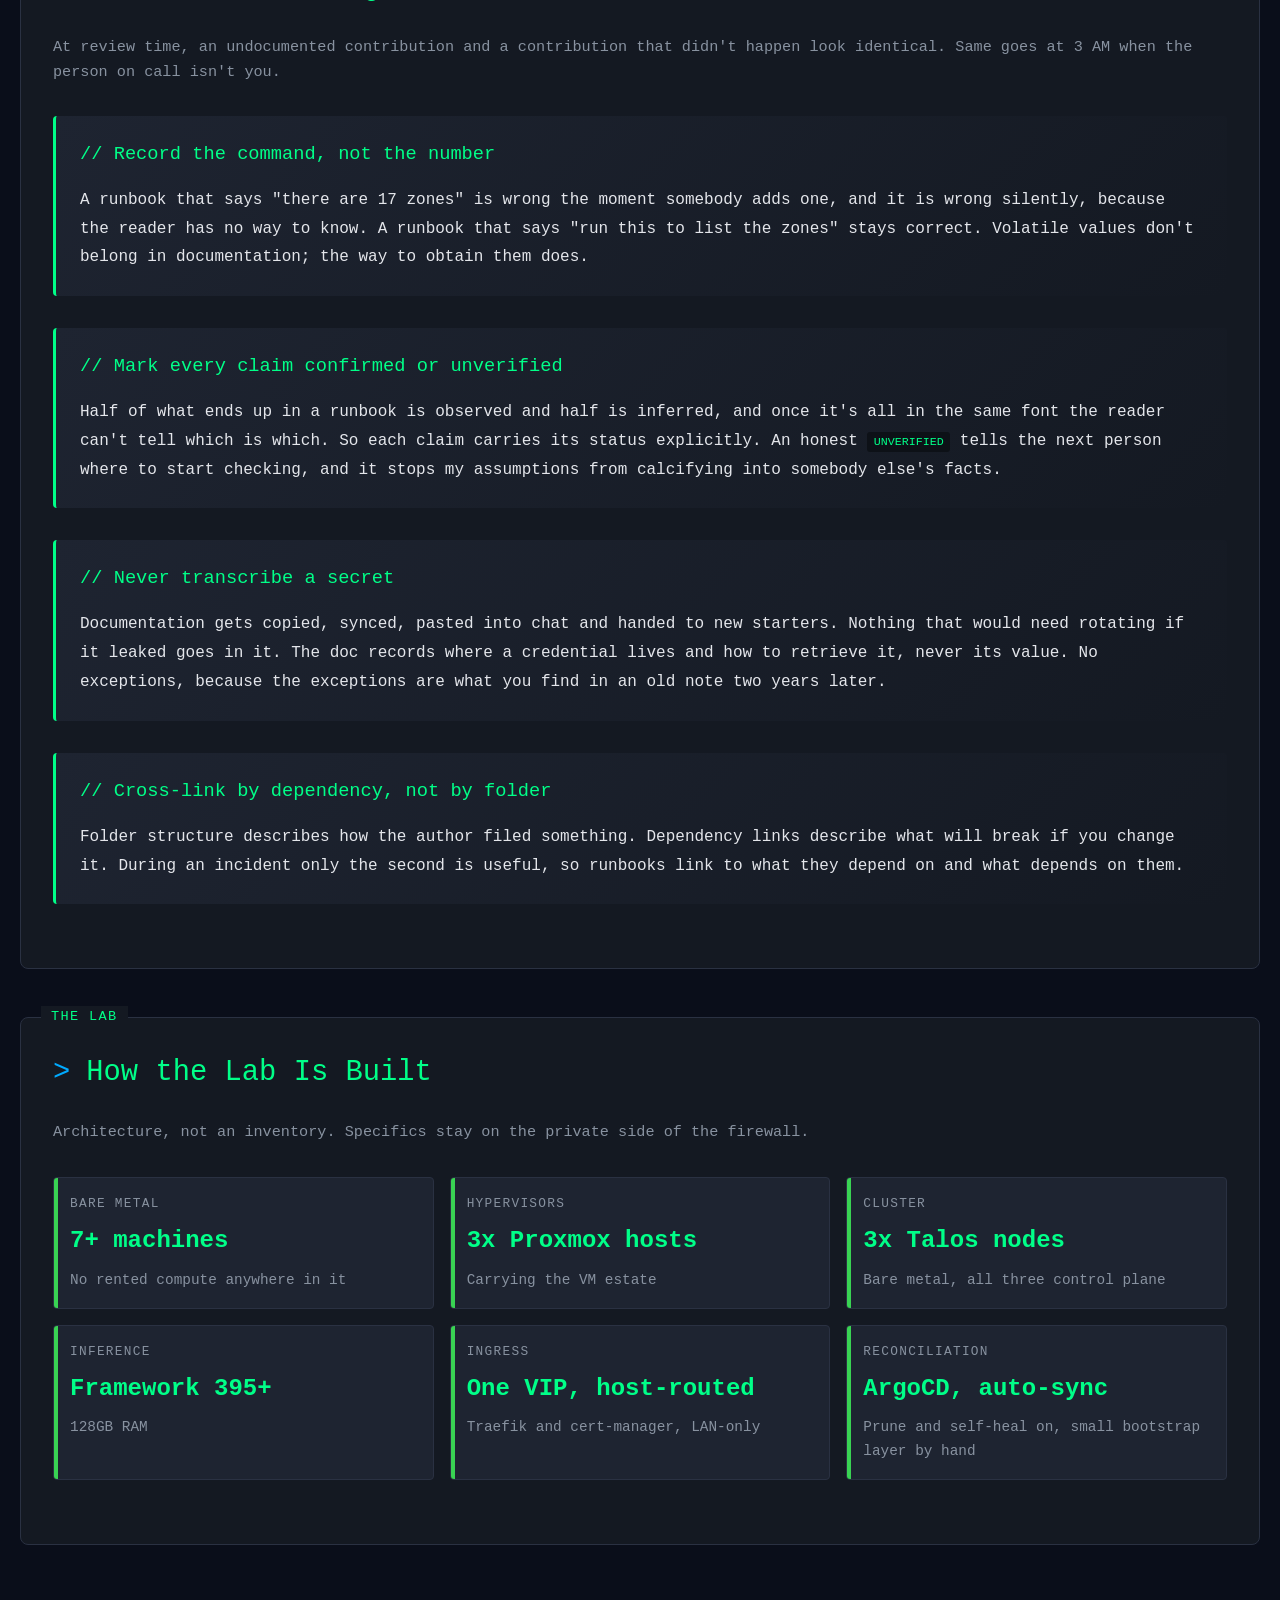
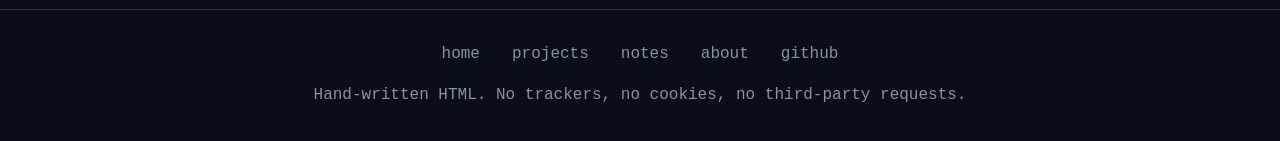
==== commit 2e7fc298: "Add field-cart and bus-factor entries; tighten new prose" ====
--- a/about.html
+++ b/about.html
@@ -69,8 +69,8 @@
             </div>
 
             <div class="philosophy-block">
-                <h3>// Checks Come From Failures</h3>
-                <p>Scheduled health checks are tempting to design up front, and the result is usually a list of things that never break. My automated check-ups start as a backlog instead. Every real incident adds a row: what to detect, read-only, and whether the check only flags the problem or may fix it within a pre-approved set of actions. Fixing is the exception, reserved for cases where the correct action is mechanical and a wrong one is cheap to undo. The checks get built from that backlog, so each one exists because something already went wrong once.</p>
+                <h3>// On Check-ups</h3>
+                <p>The automated check-ups I'm planning start from a backlog of real incidents. Each incident adds a row saying what to detect, read-only, and whether the check may only flag the problem or may also fix it from a pre-approved set of actions. Fixing is kept for cases where the right action is mechanical and a wrong one is cheap to undo. None of it is built yet.</p>
             </div>
 
             <div class="philosophy-block">
